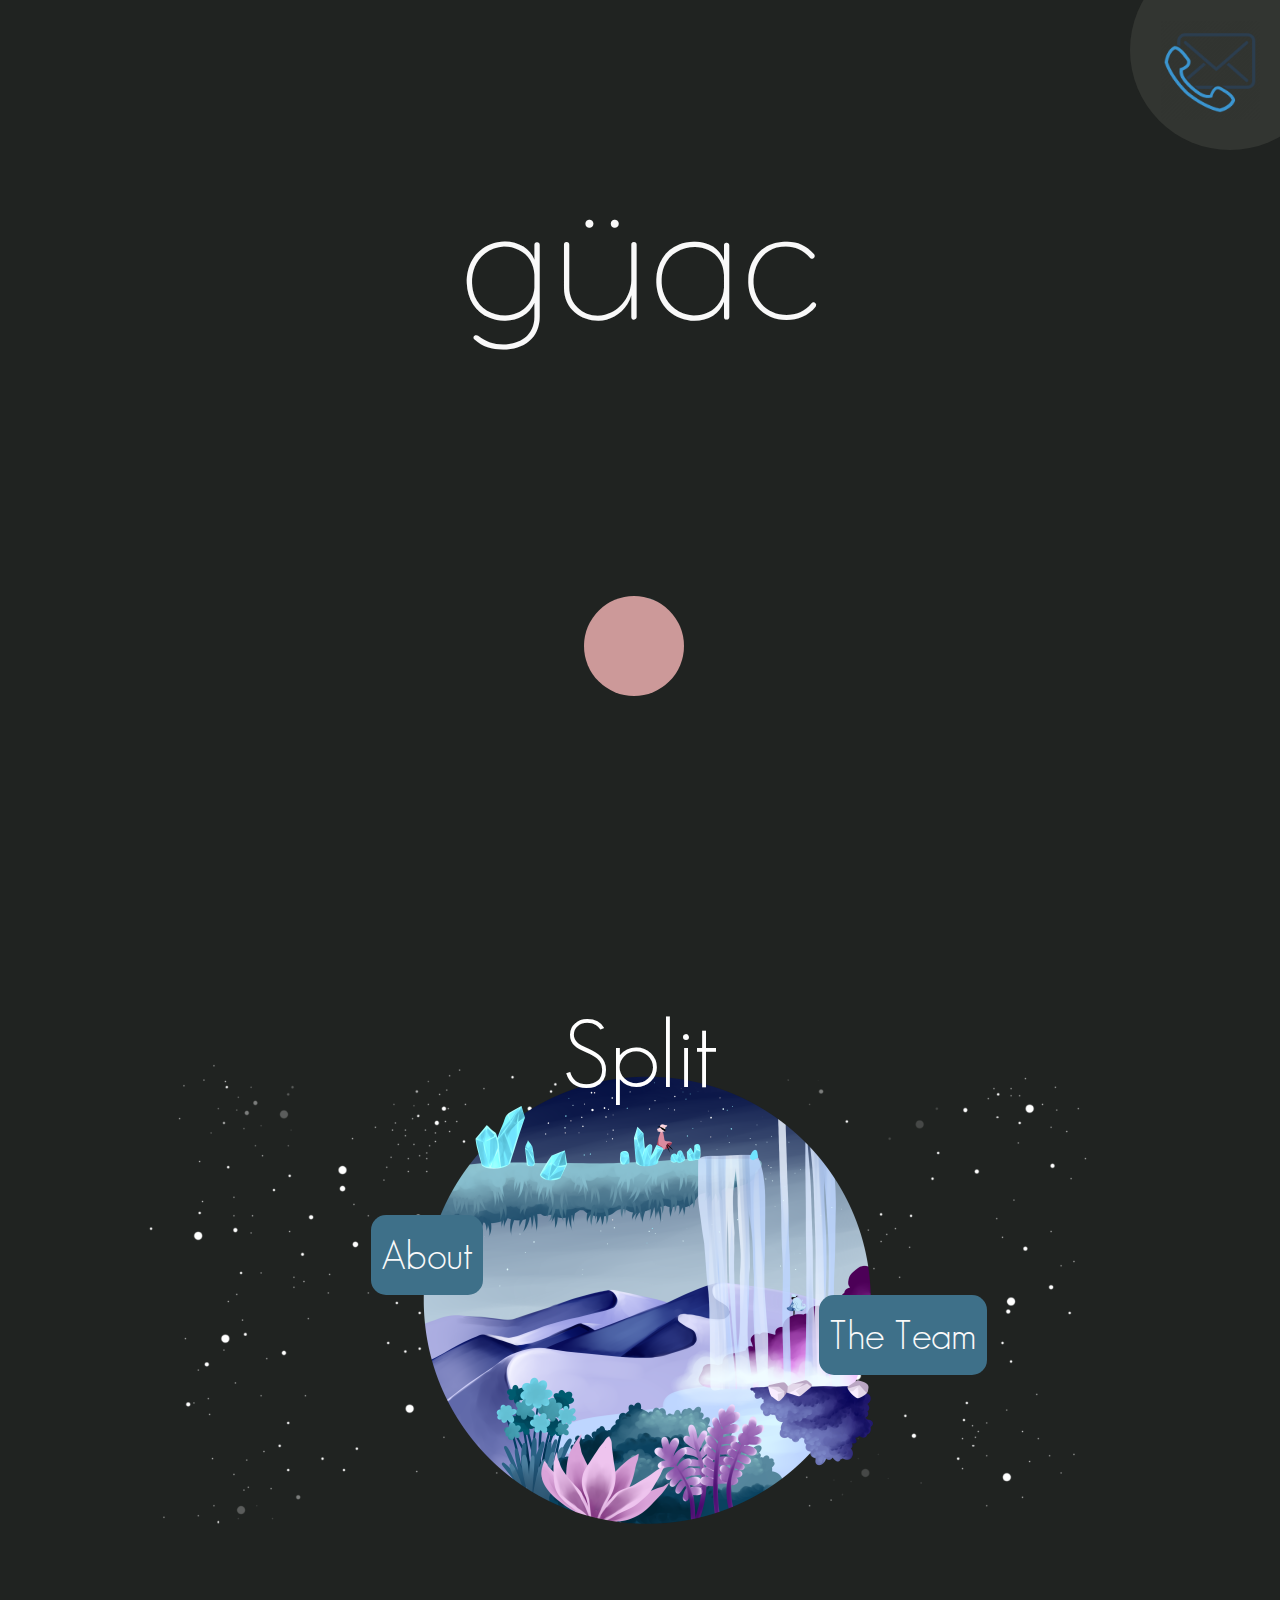
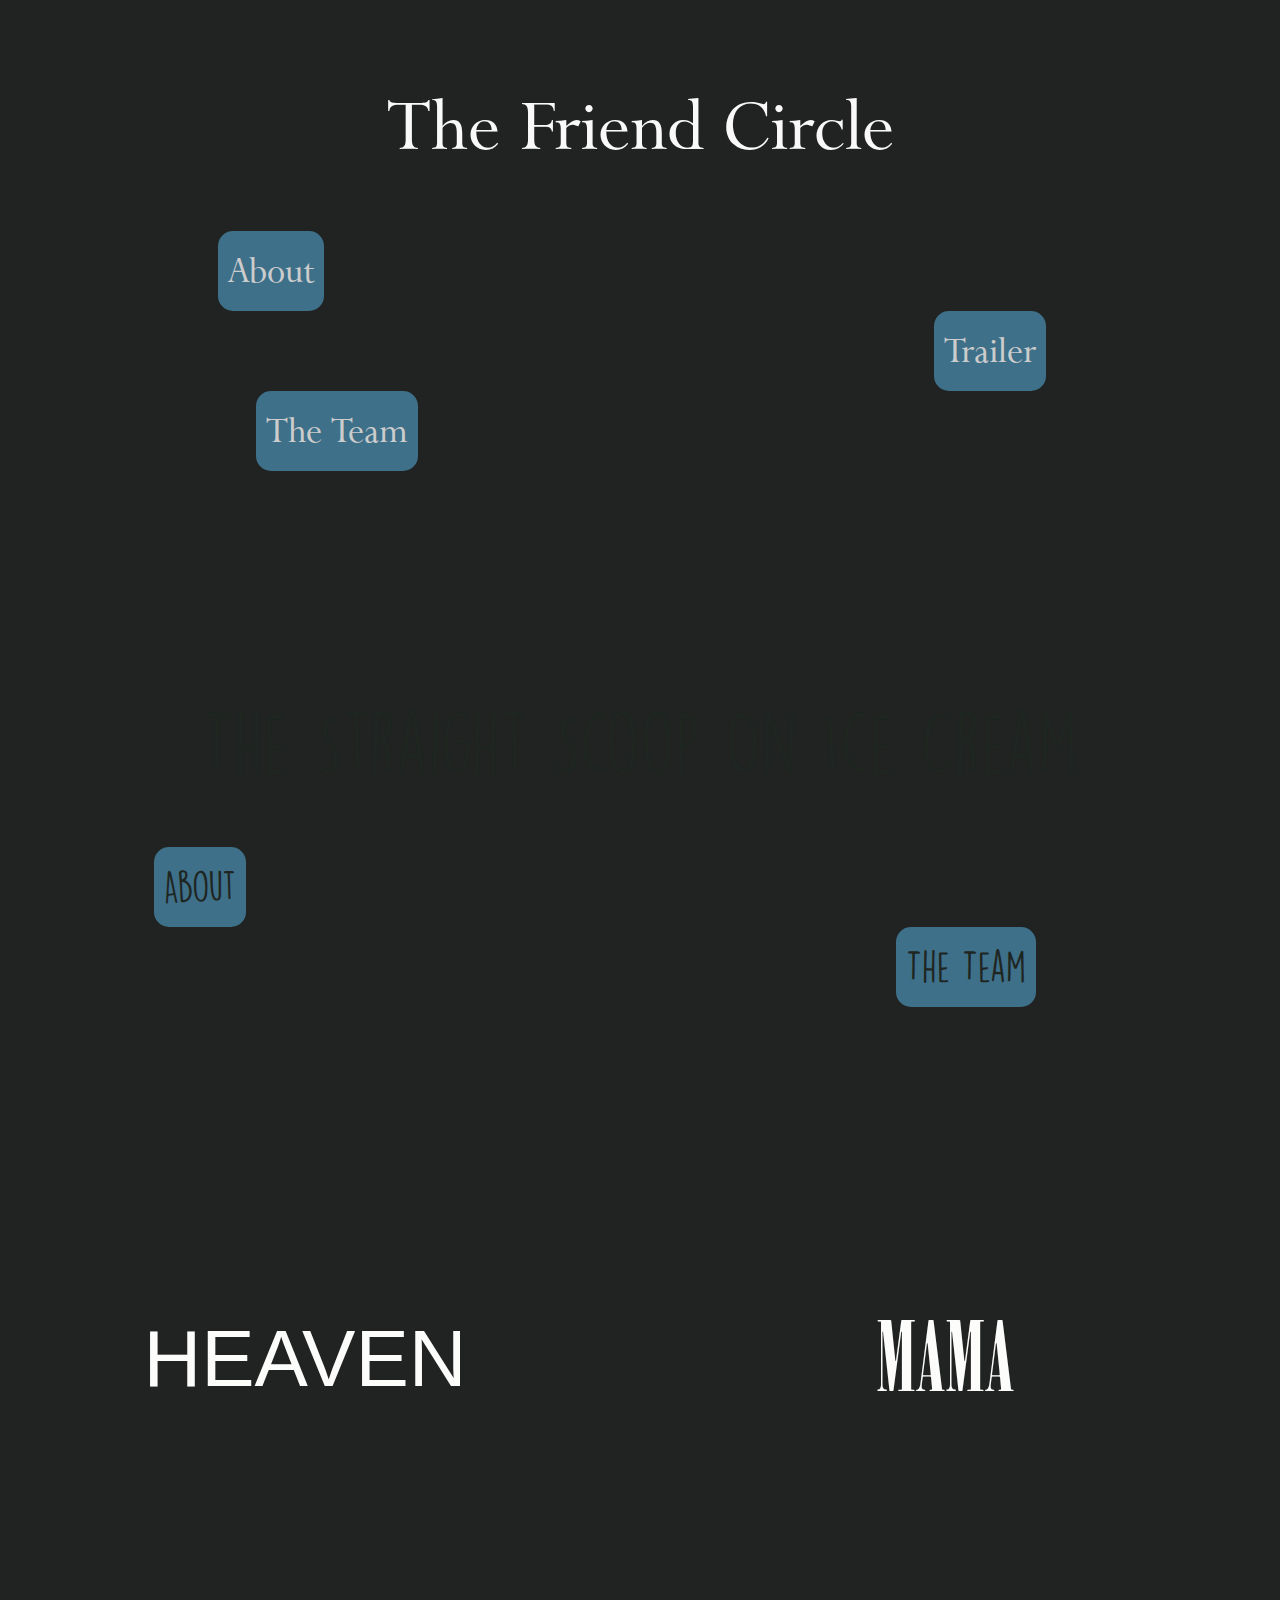
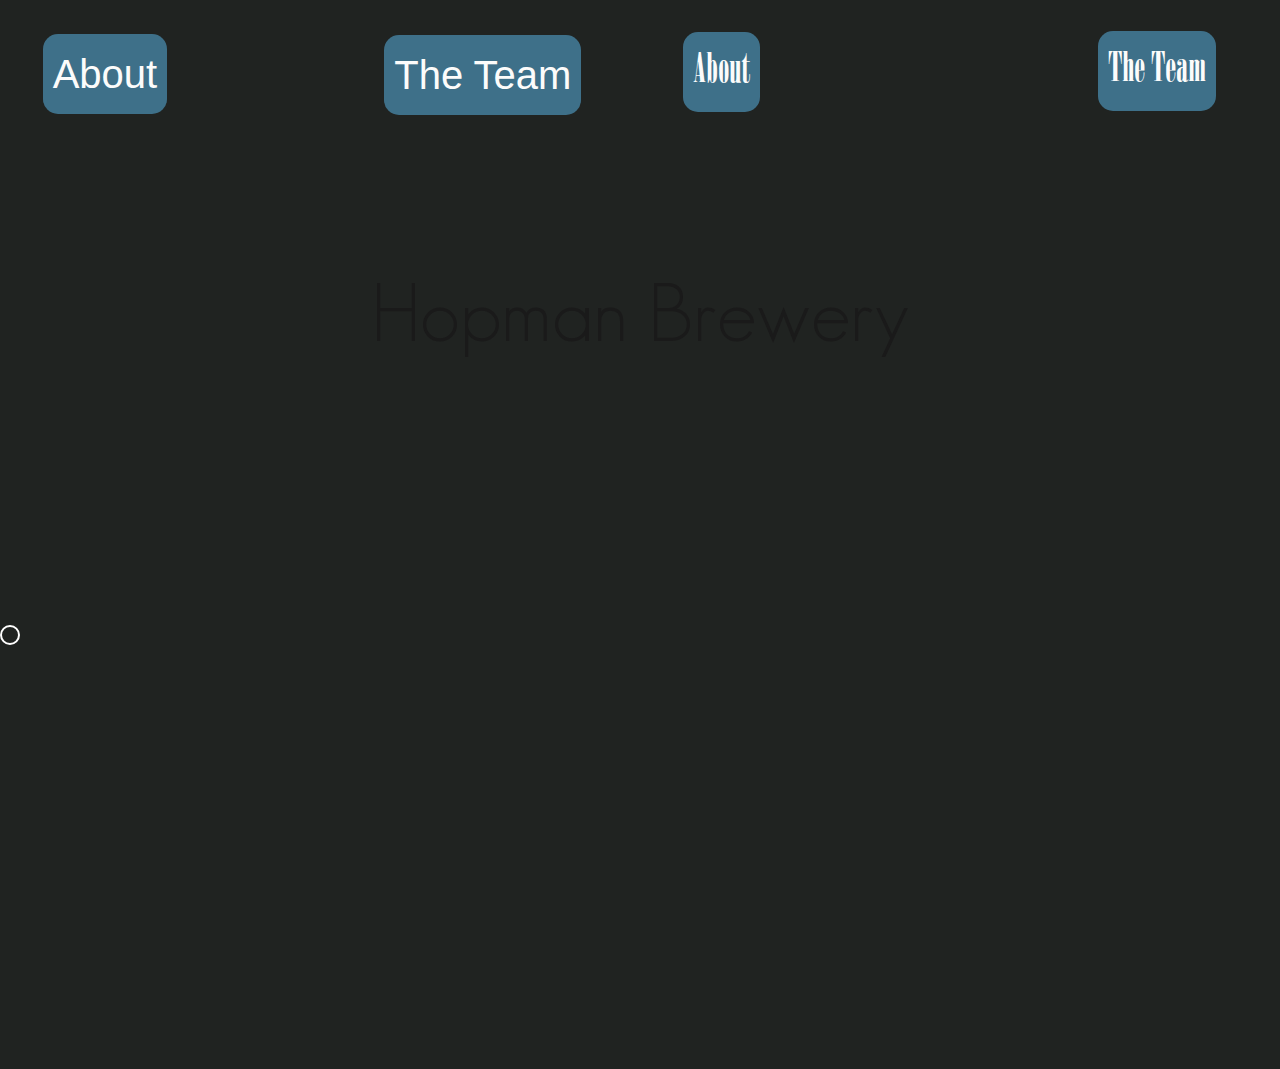
==== index.html @ 132fef62 "contact anim" ====
<!doctype html>

<html lang="en">
	<head>
		<meta charset="utf-8">

		<title>güac</title>
		<meta name="description" content="güac - Content Creation Company">
		<meta name="author" content="güac">

		<!-- Bootstrap CDN-->
		<link 
			href="https://stackpath.bootstrapcdn.com/bootstrap/4.3.1/css/bootstrap.min.css" 
			rel="stylesheet" 
			integrity="sha384-ggOyR0iXCbMQv3Xipma34MD+dH/1fQ784/j6cY/iJTQUOhcWr7x9JvoRxT2MZw1T" 
			crossorigin="anonymous">
		<!-- stylesheet -->
		<link rel="stylesheet" href="css/style.css">

		

	</head>

	<body>

		<div id="contact" class="hoverable">	
			<div id="contactContent" class="contactContentHidden">	
				<h1 id="contactTitle">Contact Us</h1>

				<div class="row justify-content-center p-5">
					<div id="contactUs" class="col-6 mr-3">
						<div class="row">
							<div class="col-5 p-4 m-2 contactDetail">
								<h4>Rani Arraf</h4>
							  	<a href = "mailto: arraf.rani@gmail.com">arraf.rani@gmail.com</a><br/>
							  	<a href="https://api.whatsapp.com/send?phone=27813160049">0813160049</a>
						  	</div>

						  	
						  	<div class="col-5 p-4 m-2 contactDetail">
						  		<h4>Rhodeen Davies</h4>
						  		<a href = "mailto: rhodeendavies@gmail.com">rhodeendavies@gmail.com</a><br/>
						  		<a href="https://api.whatsapp.com/send?phone=27834636522">0834636522</a>
						  	</div>


						  	<div class="col-5 p-4 m-2 contactDetail">
						  		<h4>Llewellyn de Vries</h4>
						  		<a href = "mailto: llewellyn.devries@gmail.com">llewellyn.devries@gmail.com</a><br/>
						  		<a href="https://api.whatsapp.com/send?phone=27788022047">0788022047</a>
						  	</div>


						  	<div class="col-5 p-4 m-2 contactDetail">
						  		<h4>Madelyn Nestler</h4>
						  		<a href = "mailto: madznestler@gmail.com">madznestler@gmail.com</a><br/>
						  		<a href="https://api.whatsapp.com/send?phone=27716755113">0716755113</a>
						  	</div>
						</div>
						
					</div>


					<div id="contactYou" class="col-5">
						<div class="contactDetail p-4 m-2">
							<h2 id="contactYouTitle" class="mb-4">We'll Contact You</h2>
							
							<div class="input-group col-8 p-0">
								<input class="form-control" type="email" name="emailAddress" placeholder="johndoe@gmail.com">
							  	<div class="input-group-append">
							    	<button class="btn btn-outline-secondary" type="button">Send</button>
							  	</div>
							</div>
						</div>
						
					</div>
				</div>

				<div id="contactExit" class="hoverable"></div>
				

			</div>
		</div>

		<div id="landing" class="page activePage mb-5" data-red="32" data-green="35" data-blue="33">
			<div class="pt-5 mt-5">
				<h1 id="guacTitle" class="py-5 mt-5">güac</h1>
			</div>
			
			<div id="navbar" class="row justify-content-center mt-5">
				
					<div id="landingButton" class="navButton hoverable m-2" data-target="landing" data-toggle="tooltip" data-placement="top" title="Home">
						<!--Background image of avo-->
					</div>
				
				
					<div id="splitButton" class="navButton hoverable m-2" data-target="split" data-toggle="tooltip" data-placement="top" title="Split">
						<!--Background image space-->
					</div>
				
					<div id="friendCircleButton" class="navButton hoverable m-2" data-target="friendCircle" data-toggle="tooltip" data-placement="top" title="The Friend Circle">
						<!--Background image fire embers-->
					</div>
				
					<div id="inforgraphicButton" class="navButton hoverable m-2" data-target="infographic" data-toggle="tooltip" data-placement="top" title="The Straight Scoop">
						<!--Background image ice cream-->
					</div>
				
					<div id="lyricVideosButton" class="navButton hoverable m-2" data-target="lyricVideos" data-toggle="tooltip" data-placement="top" title="Heaven & Mama">
						<!--Background image heaven/hell-->
					</div>
				
					<div id="hopmanButton" class="navButton hoverable m-2" data-target="hopman" data-toggle="tooltip" data-placement="top" title="Hopman Brewery">
						<!--Background image beer bubbles-->
					</div>
				

			</div>
			
		</div>

		<!-- SPLIT -->
		<div id="split" class="page" data-red="197" data-green="184" data-blue="230">

			<div class="foreGround leftFG">
				<div>
					<img src="media/images/splitSide1.png"/>
				</div>
				<div>
					<img src="media/images/splitSide2.png"/>
				</div>
			</div>
			<div class="foreGround rightFG">
				<div>
					<img src="media/images/splitSide3.png"/>
				</div>
				<div>
					<img src="media/images/splitSide4.png"/>
				</div>
			</div>
			<div class="py-5">
				<h1 id="splitTitle" class="pb-5">Split</h1>
			</div>

			<!--<div class="middleImage justify-content-center"><img src="media/images/splitMiddle.png"/></div>-->

			<div id="splitAbout" class="hoverable pageElement">About</div>
			<div id="splitTeam" class="hoverable pageElement">The Team</div>
			<div id="splitGallery" class="hoverable pageElement" style="visibility: hidden">Gallery</div>
		</div>


		<!-- The Friend Circle -->
		<div id="friendCircle" class="page" data-red="11" data-green="0" data-blue="34">
			<div class="foreGround leftFG">
				<div></div>
				<div></div>
			</div>
			<div class="foreGround rightFG">
				<div></div>
				<div></div>
			</div>
			<div class="pt-5">
				<h1 id="friendCircleTitle" class="py-5">The Friend Circle</h1>
			</div>

			<div id="friendAbout" class="hoverable pageElement">About</div>
			<div id="friendTrailer" class="hoverable pageElement">Trailer</div>
			<div id="friendTeam" class="hoverable pageElement">The Team</div>
		</div>


		<!-- The Straight Scoop On Ice Cream -->
		<div id="infographic" class="page" data-red="174" data-green="215" data-blue="211">
			<div class="foreGround leftFG">
				<div></div>
				<div></div>
			</div>
			<div class="foreGround rightFG">
				<div></div>
				<div></div>
			</div>
			<div class="pt-5">
				<h1 id="infographicTitle" class="py-5">The Straight Scoop On Ice Cream</h1>
			</div>

			<div id="infographicAbout" class="hoverable pageElement">About</div>
			<div id="infographicTeam" class="hoverable pageElement">The Team</div>
			<div id="splitGallery" class="hoverable pageElement" style="visibility: hidden">Gallery</div>
		</div>


		<div id="lyricVideos" class="page row" data-red="232" data-green="170" data-blue="181">

			<!-- HEAVEN -->
			<div id="heaven" class="col-6">
				<div class="pt-5">
					<h1 id="heavenTitle" class="py-5">HEAVEN</h1>
				</div>

				<div id="heavenAbout" class="hoverable pageElement">About</div>
				<div id="heavenTeam" class="hoverable pageElement">The Team</div>
			</div>


			<!-- MAMA -->
			<div id="mama" class="col-6">
				<div class="pt-5">
					<h1 id="mamaTitle" class="py-5">MAMA</h1>
				</div>

				<div id="mamaAbout" class="hoverable pageElement">About</div>
				<div id="mamaTeam" class="hoverable pageElement">The Team</div>
			</div>
			
		</div>


		<!-- Hopman Brewery -->
		<div id="hopman" class="page" data-red="230" data-green="247" data-blue="202">
			<div class="foreGround leftFG">
				<div></div>
				<div></div>
			</div>
			<div class="foreGround rightFG">
				<div></div>
				<div></div>
			</div>
			<div class="pt-5">
				<h1 id="hopmanTitle" class="py-5">Hopman Brewery</h1>
			</div>

			<div id="oneFineBlonde" class="hoverable pageElement"></div>
			<div id="smokeyOke" class="hoverable pageElement"></div>
			<div id="quay49" class="hoverable pageElement"></div>
			<div id="strandloper" class="hoverable pageElement"></div>
		</div>


		<div class="cursor"></div>



		<!-- jQuery CDN-->
		
		<!-- jQuery local fallback -->
		<script>
			Window.jQuery || document.write("<script src='js/jquery-3.4.1.min.js'><\/script>");
		</script>

		<!-- script -->
		<script src="js/bootstrap.bundle.js"></script>
		<script src="js/jqueryMigrate.js"></script>
		<script src="js/jquery.color-2.1.2.min.js"></script>
		<script src="js/script.js"></script>

		<!-- Bootstrap local fallback -->
		<div id="bootstrapCssTest" class="hidden"></div>
		<script>
			$(() => {
				if ($('#bootstrapCssTest').is(':visible')){
					$('head').prepend('<link rel="stylesheet" href="css/bootstrap.min.css">')
				}
			});
		</script>
	</body>

</html>
---- css/style.css ----
/* fonts */

@font-face
{
	font-family: 'DKLemonYellowSun';
	src: url('../fonts/DK_Lemon_Yellow_Sun.otf');
}

@font-face
{
	font-family: 'GeoSans';
	src: url('../fonts/Geosans_Light.ttf');
}

@font-face
{
	font-family: 'Lapidary';
	src: url('../fonts/Lapidary_333_Regular.otf');
}

@font-face
{
	font-family: 'HeroLight';
	src: url('../fonts/Hero_Light.otf');
}

@font-face
{
	font-family: 'OpenSans';
	src: url('../fonts/Opensans_Light.ttf');
}

@font-face
{
	font-family: 'Sardonyx';
	src: url('../fonts/Sardonyx.otf');
}

/* general style */

html, body
{
	height: 100%;
	background-color: #202321;
}

html
{
	overflow-x: hidden;
	cursor: none;
}

body{

}

.cursor{
	z-index: 101;
	pointer-events: none;
	width: 20px;
	height: 20px;
	border: 2px solid white;
	border-radius: 50%;
	position: fixed;
	
	
}

.cursorClick{
	animation: cursorClickAnim 0.5s forwards;
}

@keyframes cursorClickAnim{
	0% {
		transform: scale(1);
	}
	50% {
		transform: scale(2);
		opacity: 0;
	}
	100% {
		transform: scale(1);
		opacity: 1;
	}
}

.cursorHover{
	width: 50px;
	height: 50px;
}

.page
{
	width: 100%; 
	padding-bottom: 10%; 
	overflow-x: hidden;
	transition: background-image 0.4s ease-in-out;
}

.pageElement{
	font-size: 40px;
	width: fit-content;
	text-align: center;
	padding: 10px;
	border-radius: 15px;
	transition: transform 0.5s;
}

.pageElement:hover{
	transform: scale(1.1);
}

.foreGround{
	height: 100%;
	width: 30%;
	position: absolute;
	transition: all ease-out 0.2s;
}

.foreGround div{
	height: 100%;
	width: 80%;
	position: absolute;
	
}

.rightFG div{
	right: 0px;
}

.leftFG{
	left: -50%;
}

.rightFG{
	right: -50%;
}

.leftFGActive{
	left: -2%;
}

.rightFGActive{
	right: -2%;
}

.text{
	position: fixed;
	width: 50%;
	height: 50%;
	top: 25%;
	left: 25%;
	background-color: blue;
}


/* landing page */
#landing{
	height: 100%;
}


#guacTitle
{
	color: #f9f9f9;
	font-family: HeroLight;
	font-size: 150px;
	margin-left: auto;
	margin-right: auto;
	width: 500px;
	text-align: center;
}


/* split */
#split{
	background-image: url('../media/images/splitMiddle.png'), url('../media/images/splitMiddleBack.png');
	background-repeat: no-repeat, no-repeat;
	background-position: 50% 75%, 50% 75%;
	background-size: 500px 500px, 1000px 500px;
}

#split .leftFG img{
	position: relative;
	top: -15%;
	left: -15%;
	height: 120%;
}

#split .rightFG img{
	position: relative;
	float: right;
	top: -15%;
	right: -15%;
	height: 120%;
}

#splitTitle
{
	color: white;
	font-family: GeoSans;
	font-size: 96px;
	text-align: center;
}


#splitAbout, #splitTeam, #splitGallery
{
	color: #f9f9f9;
	font-family: GeoSans;
	background-color: #3e7089;
}


#splitAbout
{
	position: relative;
	top: 6%;
	left: 29%;
}


#splitTeam
{
	position: relative;
	top: -10%;
	left: 64%;
}


#splitGallery
{
	position: relative;
	top: 32%;
	left: 13%;
}


/* the friend circle */
#friendCircle{
	
}


#friendCircleTitle
{
	color: #f9f9f9;
	font-family: Lapidary;
	font-size: 80px;
	text-align: center;
}


#friendAbout, #friendTrailer, #friendTeam
{
	color: #cccccc;
	font-family: Lapidary;	
	background-color: #3e7089;
}


#friendAbout
{
	position: relative;
	top: 50%;
	left: 17%;
}


#friendTrailer
{
	position: relative;
	top: 45%;
	left: 73%;
}


#friendTeam
{
	position: relative;
	left: 20%;
	top: -10%;
}


/* infographic */
#infographic{

}

#infographicTitle
{
	color: #1f2521;
	font-family: DKLemonYellowSun;
	font-size: 5em;
	text-align: center;
}


#infographicAbout, #infographicTeam
{
	color: #1f2521;
	font-family: DKLemonYellowSun;
	background-color: #3e7089;
}


#infographicAbout
{
	position: relative;
	top: 20%;
	left: 12%;
}


#infographicTeam
{
	position: relative;
	top: 10%;
	left: 70%;
}


/* lyric videos */

/* heaven */
#heaven
{
	
}


#heavenTitle
{
	color: #fcfcfb;
	font-family: Arial;
	font-size: 80px;
	text-align: center;
	height: 25%;
}


#heavenAbout, #heavenTeam
{
	color: #fcfcfb;
	font-family: Arial;
	background-color: #3e7089;
}


#heavenAbout
{
	position: relative;
	top: 40%;
	left: 7%
}

#heavenTeam
{
	position: relative;
	top: 21.5%;
	left: 63%
}


/* mama */
#mama
{
	
}


#mamaTitle
{
	color: #fcfcfb;
	font-family: Sardonyx;
	font-size: 95px;
	text-align: center;
	height: 25%;
}


#mamaAbout, #mamaTeam
{
	color: #fcfcfb;
	font-family: Sardonyx;
	background-color: #3e7089;
}


#mamaAbout
{
	position: relative;
	top: 35.5%;
	left: 7%
}

#mamaTeam
{
	position: relative;
	top: 16.5%;
	left: 75%
}


/* hopman brewery */
#hopman{
	
}


#hopmanTitle
{
	color: #1a1a1a;
	font-family: GeoSans;
	font-size: 80px;
	text-align: center;
}


/* contact page */
#contact
{
	font-family: HeroLight;
	background-color: #202321;
	color: white;
	text-align: left;
	padding-top: 25px;
}

#contactTitle
{
	color: #f9f9f9;
	font-size: 80px;
	text-align: center;
	
}



/* navbar style */
#navbar {
	height: 25%; 
	width: 70%;
	margin: auto;
	
	position: fixed;
	right: 20%;
	top: 60%;
	background-color: #00000000;
	z-index: 99;
	border-radius: 25px 25px 25px 25px;
}

.navButton {
	height: 100px;
	width: 100px;
	border-radius: 100%;
	transition: all 0.3s, visibility 0s;
}

.navButton:hover {
	transform: scale(1.3);
}

.sideNav {
	height: 38% !important;
	width: 3% !important;
	margin: auto;
	position: fixed;
	right: 0%  !important;
	top: 23%  !important;
	background-color: #00000096  !important;
	z-index: 99;
	border-radius: 25px 0px 0px 25px  !important;
	transition: all 0.3s, background-color 2s;
}

.sideNav .navButton{
	height: 20px;
	width: 20px;
}

.sideNav #landingButton{
	visibility: visible;
}

#landingButton{
	visibility: hidden;
	background-color: #202321;
}

#splitButton {
	background-image: url('../media/images/splitAni.gif');
	background-size: 100% 100%;
}

#friendCircleButton {
	background-image: url('../media/images/friendCircleAni.gif');
	background-size: 100% 100%;
} 

#inforgraphicButton {
	background-image: url('../media/images/infographicAni.gif');
	background-size: 100% 100%;
}

#lyricVideosButton {
	background-image: url('../media/images/lyricVideosAni.gif');
	background-size: 100% 100%;
}

#hopmanButton {
	background-image: url('../media/images/hopmanAni.gif');
	background-size: 100% 100%;
}

#contact{
	position: fixed;
	background-color: #323531;
	top: -50px;
	right: -50px;
	width: 200px;
	height: 200px;
	border-radius: 100%;
	background-image: url('../media/images/contact.png');
	background-size: 100px 100px;
	background-repeat: no-repeat;
	background-position: 30% 70%;
	transition: all 0.5s;
}

#contact:hover {
	transform: scale(1.3);
}

.contactContentHidden{
	display: none;
}


.showContact{
	top: 0px !important;
	right: 0px !important;
	width: 100% !important;
	height: 100% !important;
	border-radius: 0px !important;
	background-image: url('../media/images/contactExit.png') !important;
	z-index: 100;
}

.showContact:hover{
	transform: scale(1) !important;
}

a{
	text-decoration: none;
	color: white;
}

a:hover{
	text-decoration: none;
	color: white;
	transform: scale(1.2);
}

.contactDetail{
	border-radius: 10px;
	background-color: #202321;
}

#contactExit{
	position: fixed;
	background-color: #323531;
	top: -50px;
	right: -50px;
	width: 200px;
	height: 200px;
	border-radius: 100%;
	background-image: url('../media/images/contactExit.png');
	background-size: 100px 100px;
	background-repeat: no-repeat;
	background-position: 30% 70%;
	transition: all 0.5s;
}
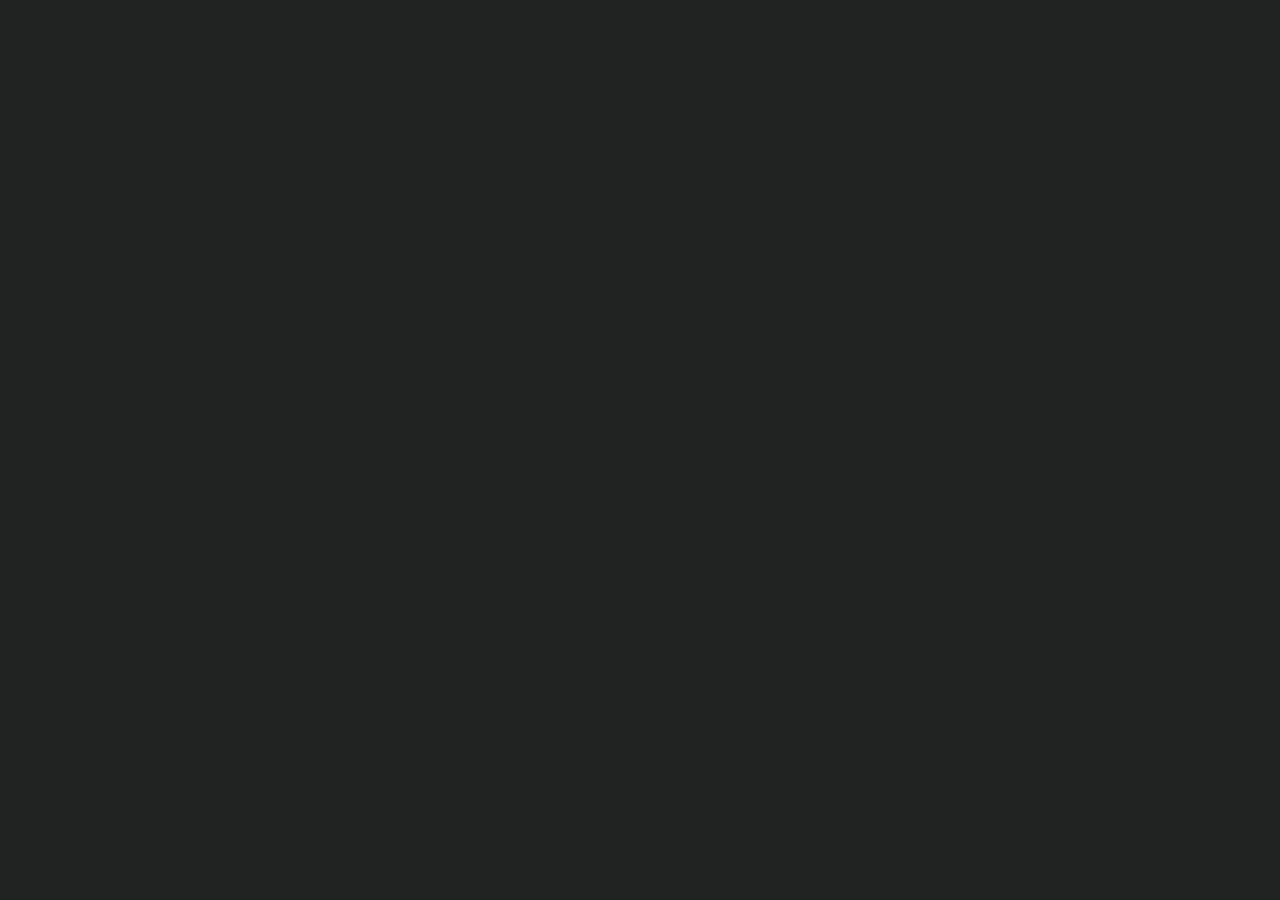
==== commit 8708bb37: "loadingGif" ====
--- a/index.html
+++ b/index.html
@@ -22,6 +22,8 @@
 	</head>
 
 	<body>
+
+		<div id="loader"></div>
 
 		<div id="contact" class="hoverable">	
 			<div id="contactContent" class="contactContentHidden">	
@@ -164,9 +166,9 @@
 				<h1 id="friendCircleTitle" class="py-5">The Friend Circle</h1>
 			</div>
 
-			<div id="friendAbout" class="hoverable pageElement">About</div>
-			<div id="friendTrailer" class="hoverable pageElement">Trailer</div>
-			<div id="friendTeam" class="hoverable pageElement">The Team</div>
+			<div id="friendCircleAbout" class="hoverable pageElement">About</div>
+			<div id="friendCircleTrailer" class="hoverable pageElement">Trailer</div>
+			<div id="friendCircleTeam" class="hoverable pageElement">The Team</div>
 		</div>
 
 
--- a/css/style.css
+++ b/css/style.css
@@ -55,7 +55,7 @@
 }
 
 .cursor{
-	z-index: 101;
+	z-index: 200;
 	pointer-events: none;
 	width: 20px;
 	height: 20px;
@@ -238,7 +238,10 @@
 
 /* the friend circle */
 #friendCircle{
-	
+	background-image: url('../media/images/splitMiddle.png'), url('../media/images/splitMiddleBack.png');
+	background-repeat: no-repeat, no-repeat;
+	background-position: 50% 75%, 50% 75%;
+	background-size: 500px 500px, 1000px 500px;
 }
 
 
@@ -251,7 +254,7 @@
 }
 
 
-#friendAbout, #friendTrailer, #friendTeam
+#friendCircleAbout, #friendCircleTrailer, #friendCircleTeam
 {
 	color: #cccccc;
 	font-family: Lapidary;	
@@ -259,7 +262,7 @@
 }
 
 
-#friendAbout
+#friendCircleAbout
 {
 	position: relative;
 	top: 50%;
@@ -267,7 +270,7 @@
 }
 
 
-#friendTrailer
+#friendCircleTrailer
 {
 	position: relative;
 	top: 45%;
@@ -275,7 +278,7 @@
 }
 
 
-#friendTeam
+#friendCircleTeam
 {
 	position: relative;
 	left: 20%;
@@ -517,14 +520,15 @@
 
 #contact{
 	position: fixed;
+	z-index: 150;
 	background-color: #323531;
 	top: -50px;
 	right: -50px;
-	width: 200px;
-	height: 200px;
+	width: 150px;
+	height: 150px;
 	border-radius: 100%;
 	background-image: url('../media/images/contact.png');
-	background-size: 100px 100px;
+	background-size: 60px 60px;
 	background-repeat: no-repeat;
 	background-position: 30% 70%;
 	transition: all 0.5s;
@@ -545,7 +549,7 @@
 	width: 100% !important;
 	height: 100% !important;
 	border-radius: 0px !important;
-	background-image: url('../media/images/contactExit.png') !important;
+	background-image: url('') !important;
 	z-index: 100;
 }
 
@@ -572,14 +576,25 @@
 #contactExit{
 	position: fixed;
 	background-color: #323531;
-	top: -50px;
-	right: -50px;
-	width: 200px;
-	height: 200px;
+	top: -25px;
+	right: -25px;
+	width: 100px;
+	height: 100px;
 	border-radius: 100%;
 	background-image: url('../media/images/contactExit.png');
-	background-size: 100px 100px;
+	background-size: 50px 50px;
 	background-repeat: no-repeat;
 	background-position: 30% 70%;
 	transition: all 0.5s;
+}
+
+#loader{
+	position: fixed;
+	width: 10%;
+	height: 25%;
+	left: 45%;
+	top: 45%;
+	background-image: url('../media/images/loadingPip.gif');
+	background-size: 100%;
+	background-repeat: no-repeat;
 }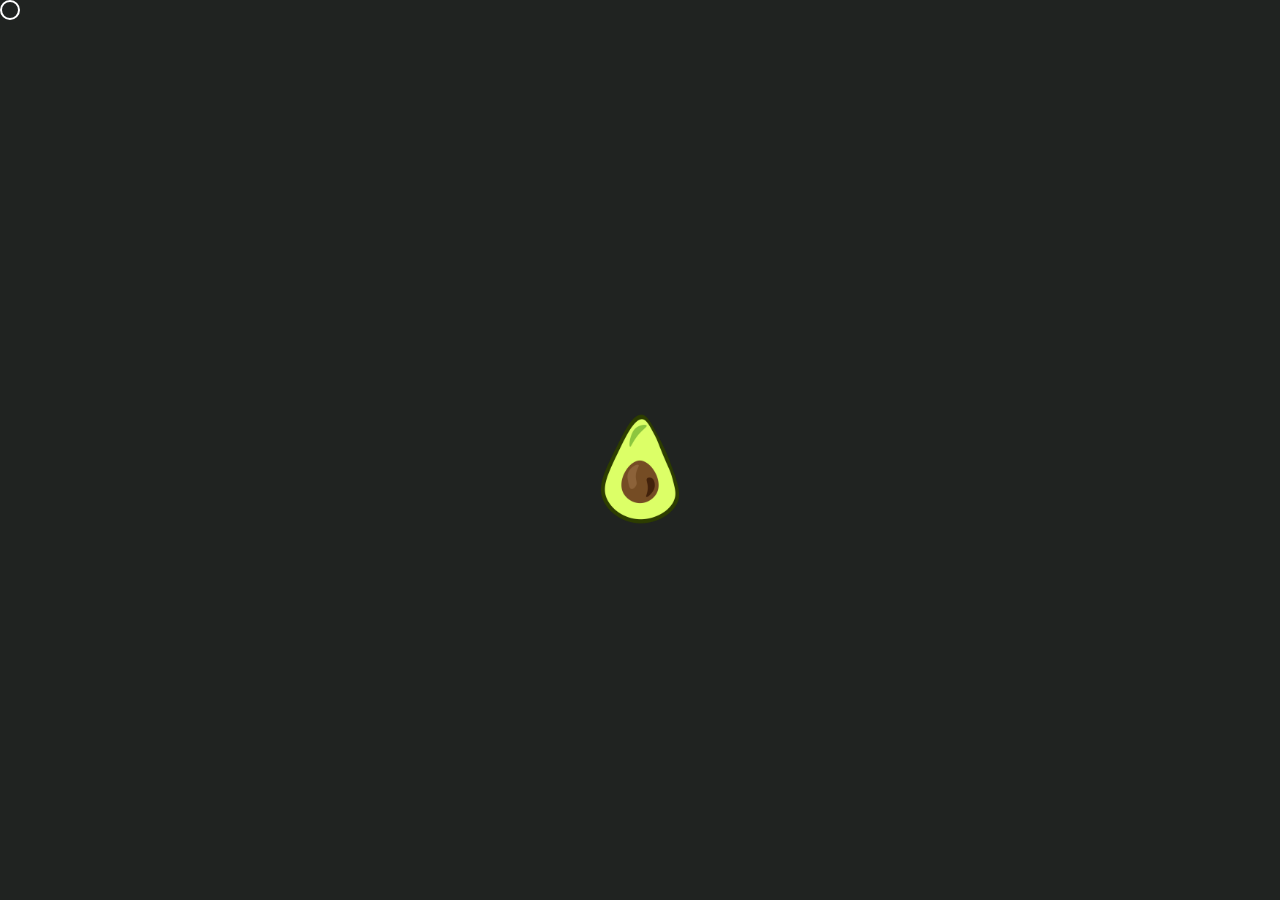
==== commit f90b2f85: "loading gif done" ====
--- a/index.html
+++ b/index.html
@@ -25,218 +25,223 @@
 
 		<div id="loader"></div>
 
-		<div id="contact" class="hoverable">	
-			<div id="contactContent" class="contactContentHidden">	
-				<h1 id="contactTitle">Contact Us</h1>
-
-				<div class="row justify-content-center p-5">
-					<div id="contactUs" class="col-6 mr-3">
-						<div class="row">
-							<div class="col-5 p-4 m-2 contactDetail">
-								<h4>Rani Arraf</h4>
-							  	<a href = "mailto: arraf.rani@gmail.com">arraf.rani@gmail.com</a><br/>
-							  	<a href="https://api.whatsapp.com/send?phone=27813160049">0813160049</a>
-						  	</div>
-
-						  	
-						  	<div class="col-5 p-4 m-2 contactDetail">
-						  		<h4>Rhodeen Davies</h4>
-						  		<a href = "mailto: rhodeendavies@gmail.com">rhodeendavies@gmail.com</a><br/>
-						  		<a href="https://api.whatsapp.com/send?phone=27834636522">0834636522</a>
-						  	</div>
-
-
-						  	<div class="col-5 p-4 m-2 contactDetail">
-						  		<h4>Llewellyn de Vries</h4>
-						  		<a href = "mailto: llewellyn.devries@gmail.com">llewellyn.devries@gmail.com</a><br/>
-						  		<a href="https://api.whatsapp.com/send?phone=27788022047">0788022047</a>
-						  	</div>
-
-
-						  	<div class="col-5 p-4 m-2 contactDetail">
-						  		<h4>Madelyn Nestler</h4>
-						  		<a href = "mailto: madznestler@gmail.com">madznestler@gmail.com</a><br/>
-						  		<a href="https://api.whatsapp.com/send?phone=27716755113">0716755113</a>
-						  	</div>
-						</div>
-						
-					</div>
-
-
-					<div id="contactYou" class="col-5">
-						<div class="contactDetail p-4 m-2">
-							<h2 id="contactYouTitle" class="mb-4">We'll Contact You</h2>
+		<div class="container containerHidden">
+			<div id="contact" class="hoverable">	
+				<div id="contactContent" class="contactContentHidden">	
+					<h1 id="contactTitle">Contact Us</h1>
+
+					<div class="row justify-content-center p-5">
+						<div id="contactUs" class="col-6 mr-3">
+							<div class="row">
+								<div class="col-5 p-4 m-2 contactDetail">
+									<h4>Rani Arraf</h4>
+								  	<a href = "mailto: arraf.rani@gmail.com">arraf.rani@gmail.com</a><br/>
+								  	<a href="https://api.whatsapp.com/send?phone=27813160049">0813160049</a>
+							  	</div>
+
+							  	
+							  	<div class="col-5 p-4 m-2 contactDetail">
+							  		<h4>Rhodeen Davies</h4>
+							  		<a href = "mailto: rhodeendavies@gmail.com">rhodeendavies@gmail.com</a><br/>
+							  		<a href="https://api.whatsapp.com/send?phone=27834636522">0834636522</a>
+							  	</div>
+
+
+							  	<div class="col-5 p-4 m-2 contactDetail">
+							  		<h4>Llewellyn de Vries</h4>
+							  		<a href = "mailto: llewellyn.devries@gmail.com">llewellyn.devries@gmail.com</a><br/>
+							  		<a href="https://api.whatsapp.com/send?phone=27788022047">0788022047</a>
+							  	</div>
+
+
+							  	<div class="col-5 p-4 m-2 contactDetail">
+							  		<h4>Madelyn Nestler</h4>
+							  		<a href = "mailto: madznestler@gmail.com">madznestler@gmail.com</a><br/>
+							  		<a href="https://api.whatsapp.com/send?phone=27716755113">0716755113</a>
+							  	</div>
+							</div>
 							
-							<div class="input-group col-8 p-0">
-								<input class="form-control" type="email" name="emailAddress" placeholder="johndoe@gmail.com">
-							  	<div class="input-group-append">
-							    	<button class="btn btn-outline-secondary" type="button">Send</button>
-							  	</div>
+						</div>
+
+
+						<div id="contactYou" class="col-5">
+							<div class="contactDetail p-4 m-2">
+								<h2 id="contactYouTitle" class="mb-4">We'll Contact You</h2>
+								
+								<div class="input-group col-8 p-0">
+									<input class="form-control" type="email" name="emailAddress" placeholder="johndoe@gmail.com">
+								  	<div class="input-group-append">
+								    	<button class="btn btn-outline-secondary" type="button">Send</button>
+								  	</div>
+								</div>
 							</div>
-						</div>
-						
-					</div>
-				</div>
-
-				<div id="contactExit" class="hoverable"></div>
+							
+						</div>
+					</div>
+
+					<div id="contactExit" class="hoverable"></div>
+					
+
+				</div>
+			</div>
+
+			<div id="landing" class="page activePage mb-5" data-red="32" data-green="35" data-blue="33">
+				<div class="pt-5 mt-5">
+					<h1 id="guacTitle" class="py-5 mt-5">güac</h1>
+				</div>
 				
-
-			</div>
+				<div id="navbar" class="row justify-content-center mt-5">
+					
+						<div id="landingButton" class="navButton hoverable m-2" data-target="landing" data-toggle="tooltip" data-placement="top" title="Home">
+							<!--Background image of avo-->
+						</div>
+					
+					
+						<div id="splitButton" class="navButton hoverable m-2" data-target="split" data-toggle="tooltip" data-placement="top" title="Split">
+							<!--Background image space-->
+						</div>
+					
+						<div id="friendCircleButton" class="navButton hoverable m-2" data-target="friendCircle" data-toggle="tooltip" data-placement="top" title="The Friend Circle">
+							<!--Background image fire embers-->
+						</div>
+					
+						<div id="inforgraphicButton" class="navButton hoverable m-2" data-target="infographic" data-toggle="tooltip" data-placement="top" title="The Straight Scoop">
+							<!--Background image ice cream-->
+						</div>
+					
+						<div id="lyricVideosButton" class="navButton hoverable m-2" data-target="lyricVideos" data-toggle="tooltip" data-placement="top" title="Heaven & Mama">
+							<!--Background image heaven/hell-->
+						</div>
+					
+						<div id="hopmanButton" class="navButton hoverable m-2" data-target="hopman" data-toggle="tooltip" data-placement="top" title="Hopman Brewery">
+							<!--Background image beer bubbles-->
+						</div>
+					
+
+				</div>
+				
+			</div>
+
+			<!-- SPLIT -->
+			<div id="split" class="page" data-red="197" data-green="184" data-blue="230">
+
+				<div class="foreGround leftFG">
+					<div>
+						<img src="media/images/splitSide1.png"/>
+					</div>
+					<div>
+						<img src="media/images/splitSide2.png"/>
+					</div>
+				</div>
+				<div class="foreGround rightFG">
+					<div>
+						<img src="media/images/splitSide3.png"/>
+					</div>
+					<div>
+						<img src="media/images/splitSide4.png"/>
+					</div>
+				</div>
+				<div class="py-5">
+					<h1 id="splitTitle" class="pb-5">Split</h1>
+				</div>
+
+				<!--<div class="middleImage justify-content-center"><img src="media/images/splitMiddle.png"/></div>-->
+
+				<div id="splitAbout" class="hoverable pageElement">About</div>
+				<div id="splitTeam" class="hoverable pageElement">The Team</div>
+				<div id="splitGallery" class="hoverable pageElement" style="visibility: hidden">Gallery</div>
+			</div>
+
+
+			<!-- The Friend Circle -->
+			<div id="friendCircle" class="page" data-red="11" data-green="0" data-blue="34">
+				<div class="foreGround leftFG">
+					<div></div>
+					<div></div>
+				</div>
+				<div class="foreGround rightFG">
+					<div></div>
+					<div></div>
+				</div>
+				<div class="pt-5">
+					<h1 id="friendCircleTitle" class="py-5">The Friend Circle</h1>
+				</div>
+
+				<div id="friendCircleAbout" class="hoverable pageElement">About</div>
+				<div id="friendCircleTrailer" class="hoverable pageElement">Trailer</div>
+				<div id="friendCircleTeam" class="hoverable pageElement">The Team</div>
+			</div>
+
+
+			<!-- The Straight Scoop On Ice Cream -->
+			<div id="infographic" class="page" data-red="174" data-green="215" data-blue="211">
+				<div class="foreGround leftFG">
+					<div></div>
+					<div></div>
+				</div>
+				<div class="foreGround rightFG">
+					<div></div>
+					<div></div>
+				</div>
+				<div class="pt-5">
+					<h1 id="infographicTitle" class="py-5">The Straight Scoop On Ice Cream</h1>
+				</div>
+
+				<div id="infographicAbout" class="hoverable pageElement">About</div>
+				<div id="infographicTeam" class="hoverable pageElement">The Team</div>
+				<div id="splitGallery" class="hoverable pageElement" style="visibility: hidden">Gallery</div>
+			</div>
+
+
+			<div id="lyricVideos" class="page row" data-red="232" data-green="170" data-blue="181">
+
+				<!-- HEAVEN -->
+				<div id="heaven" class="col-6">
+					<div class="pt-5">
+						<h1 id="heavenTitle" class="py-5">HEAVEN</h1>
+					</div>
+
+					<div id="heavenAbout" class="hoverable pageElement">About</div>
+					<div id="heavenTeam" class="hoverable pageElement">The Team</div>
+				</div>
+
+
+				<!-- MAMA -->
+				<div id="mama" class="col-6">
+					<div class="pt-5">
+						<h1 id="mamaTitle" class="py-5">MAMA</h1>
+					</div>
+
+					<div id="mamaAbout" class="hoverable pageElement">About</div>
+					<div id="mamaTeam" class="hoverable pageElement">The Team</div>
+				</div>
+				
+			</div>
+
+
+			<!-- Hopman Brewery -->
+			<div id="hopman" class="page" data-red="230" data-green="247" data-blue="202">
+				<div class="foreGround leftFG">
+					<div></div>
+					<div></div>
+				</div>
+				<div class="foreGround rightFG">
+					<div></div>
+					<div></div>
+				</div>
+				<div class="pt-5">
+					<h1 id="hopmanTitle" class="py-5">Hopman Brewery</h1>
+				</div>
+
+				<div id="oneFineBlonde" class="hoverable pageElement"></div>
+				<div id="smokeyOke" class="hoverable pageElement"></div>
+				<div id="quay49" class="hoverable pageElement"></div>
+				<div id="strandloper" class="hoverable pageElement"></div>
+			</div>
+
 		</div>
 
-		<div id="landing" class="page activePage mb-5" data-red="32" data-green="35" data-blue="33">
-			<div class="pt-5 mt-5">
-				<h1 id="guacTitle" class="py-5 mt-5">güac</h1>
-			</div>
-			
-			<div id="navbar" class="row justify-content-center mt-5">
-				
-					<div id="landingButton" class="navButton hoverable m-2" data-target="landing" data-toggle="tooltip" data-placement="top" title="Home">
-						<!--Background image of avo-->
-					</div>
-				
-				
-					<div id="splitButton" class="navButton hoverable m-2" data-target="split" data-toggle="tooltip" data-placement="top" title="Split">
-						<!--Background image space-->
-					</div>
-				
-					<div id="friendCircleButton" class="navButton hoverable m-2" data-target="friendCircle" data-toggle="tooltip" data-placement="top" title="The Friend Circle">
-						<!--Background image fire embers-->
-					</div>
-				
-					<div id="inforgraphicButton" class="navButton hoverable m-2" data-target="infographic" data-toggle="tooltip" data-placement="top" title="The Straight Scoop">
-						<!--Background image ice cream-->
-					</div>
-				
-					<div id="lyricVideosButton" class="navButton hoverable m-2" data-target="lyricVideos" data-toggle="tooltip" data-placement="top" title="Heaven & Mama">
-						<!--Background image heaven/hell-->
-					</div>
-				
-					<div id="hopmanButton" class="navButton hoverable m-2" data-target="hopman" data-toggle="tooltip" data-placement="top" title="Hopman Brewery">
-						<!--Background image beer bubbles-->
-					</div>
-				
-
-			</div>
-			
-		</div>
-
-		<!-- SPLIT -->
-		<div id="split" class="page" data-red="197" data-green="184" data-blue="230">
-
-			<div class="foreGround leftFG">
-				<div>
-					<img src="media/images/splitSide1.png"/>
-				</div>
-				<div>
-					<img src="media/images/splitSide2.png"/>
-				</div>
-			</div>
-			<div class="foreGround rightFG">
-				<div>
-					<img src="media/images/splitSide3.png"/>
-				</div>
-				<div>
-					<img src="media/images/splitSide4.png"/>
-				</div>
-			</div>
-			<div class="py-5">
-				<h1 id="splitTitle" class="pb-5">Split</h1>
-			</div>
-
-			<!--<div class="middleImage justify-content-center"><img src="media/images/splitMiddle.png"/></div>-->
-
-			<div id="splitAbout" class="hoverable pageElement">About</div>
-			<div id="splitTeam" class="hoverable pageElement">The Team</div>
-			<div id="splitGallery" class="hoverable pageElement" style="visibility: hidden">Gallery</div>
-		</div>
-
-
-		<!-- The Friend Circle -->
-		<div id="friendCircle" class="page" data-red="11" data-green="0" data-blue="34">
-			<div class="foreGround leftFG">
-				<div></div>
-				<div></div>
-			</div>
-			<div class="foreGround rightFG">
-				<div></div>
-				<div></div>
-			</div>
-			<div class="pt-5">
-				<h1 id="friendCircleTitle" class="py-5">The Friend Circle</h1>
-			</div>
-
-			<div id="friendCircleAbout" class="hoverable pageElement">About</div>
-			<div id="friendCircleTrailer" class="hoverable pageElement">Trailer</div>
-			<div id="friendCircleTeam" class="hoverable pageElement">The Team</div>
-		</div>
-
-
-		<!-- The Straight Scoop On Ice Cream -->
-		<div id="infographic" class="page" data-red="174" data-green="215" data-blue="211">
-			<div class="foreGround leftFG">
-				<div></div>
-				<div></div>
-			</div>
-			<div class="foreGround rightFG">
-				<div></div>
-				<div></div>
-			</div>
-			<div class="pt-5">
-				<h1 id="infographicTitle" class="py-5">The Straight Scoop On Ice Cream</h1>
-			</div>
-
-			<div id="infographicAbout" class="hoverable pageElement">About</div>
-			<div id="infographicTeam" class="hoverable pageElement">The Team</div>
-			<div id="splitGallery" class="hoverable pageElement" style="visibility: hidden">Gallery</div>
-		</div>
-
-
-		<div id="lyricVideos" class="page row" data-red="232" data-green="170" data-blue="181">
-
-			<!-- HEAVEN -->
-			<div id="heaven" class="col-6">
-				<div class="pt-5">
-					<h1 id="heavenTitle" class="py-5">HEAVEN</h1>
-				</div>
-
-				<div id="heavenAbout" class="hoverable pageElement">About</div>
-				<div id="heavenTeam" class="hoverable pageElement">The Team</div>
-			</div>
-
-
-			<!-- MAMA -->
-			<div id="mama" class="col-6">
-				<div class="pt-5">
-					<h1 id="mamaTitle" class="py-5">MAMA</h1>
-				</div>
-
-				<div id="mamaAbout" class="hoverable pageElement">About</div>
-				<div id="mamaTeam" class="hoverable pageElement">The Team</div>
-			</div>
-			
-		</div>
-
-
-		<!-- Hopman Brewery -->
-		<div id="hopman" class="page" data-red="230" data-green="247" data-blue="202">
-			<div class="foreGround leftFG">
-				<div></div>
-				<div></div>
-			</div>
-			<div class="foreGround rightFG">
-				<div></div>
-				<div></div>
-			</div>
-			<div class="pt-5">
-				<h1 id="hopmanTitle" class="py-5">Hopman Brewery</h1>
-			</div>
-
-			<div id="oneFineBlonde" class="hoverable pageElement"></div>
-			<div id="smokeyOke" class="hoverable pageElement"></div>
-			<div id="quay49" class="hoverable pageElement"></div>
-			<div id="strandloper" class="hoverable pageElement"></div>
-		</div>
+		
 
 
 		<div class="cursor"></div>
--- a/css/style.css
+++ b/css/style.css
@@ -597,4 +597,8 @@
 	background-image: url('../media/images/loadingPip.gif');
 	background-size: 100%;
 	background-repeat: no-repeat;
+}
+
+.containerHidden{
+	display: none;
 }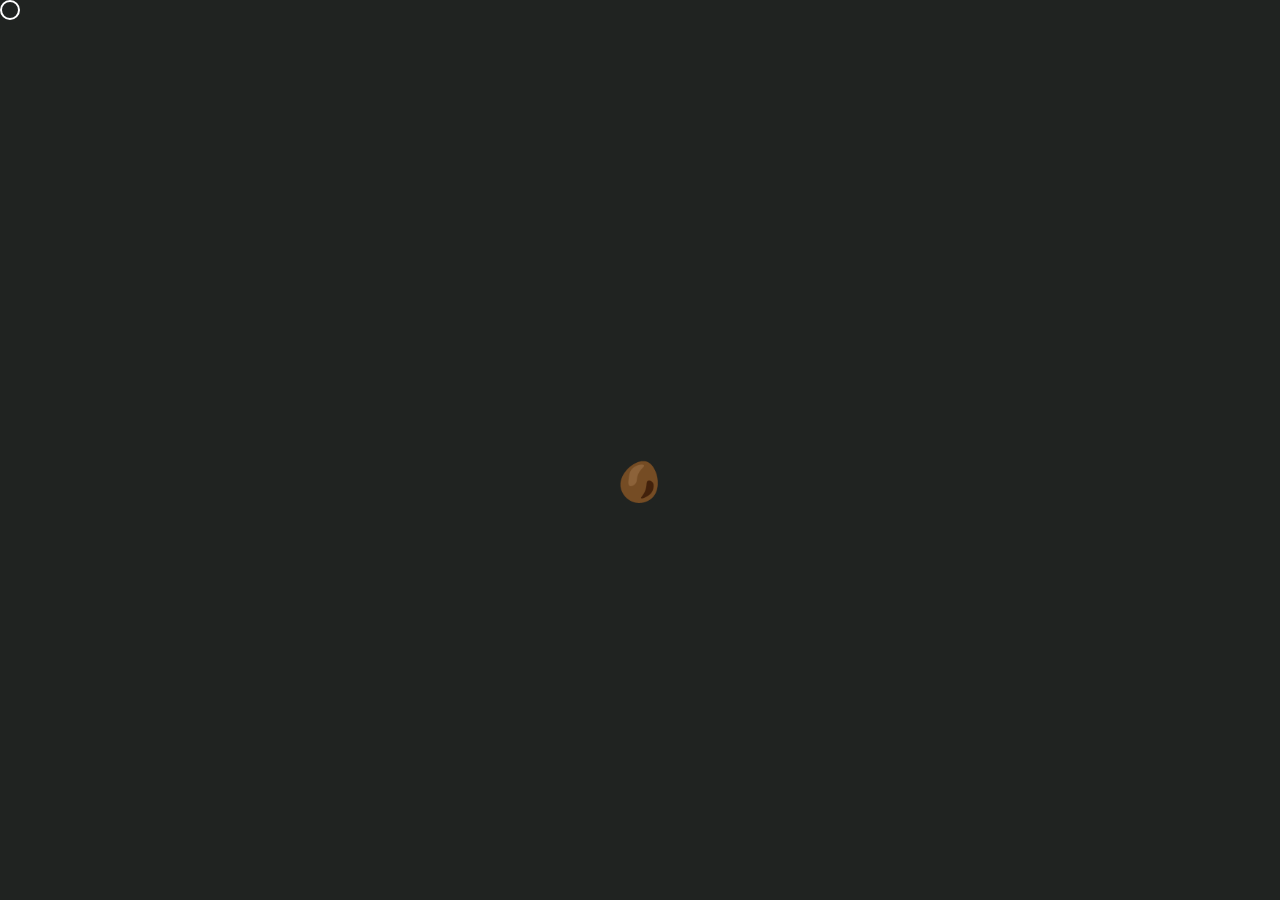
==== commit 2f787103: "firefox" ====
--- a/index.html
+++ b/index.html
@@ -85,9 +85,9 @@
 				</div>
 			</div>
 
-			<div id="landing" class="page activePage mb-5" data-red="32" data-green="35" data-blue="33">
-				<div class="pt-5 mt-5">
-					<h1 id="guacTitle" class="py-5 mt-5">güac</h1>
+			<div id="landing" class="page activePage my-5 py-5" data-red="32" data-green="35" data-blue="33">
+				<div class="py-5 my-5">
+					<h1 id="guacTitle" class="py-5 my-5">güac</h1>
 				</div>
 				
 				<div id="navbar" class="row justify-content-center mt-5">
--- a/css/style.css
+++ b/css/style.css
@@ -104,6 +104,7 @@
 	padding: 10px;
 	border-radius: 15px;
 	transition: transform 0.5s;
+	display: table;
 }
 
 .pageElement:hover{
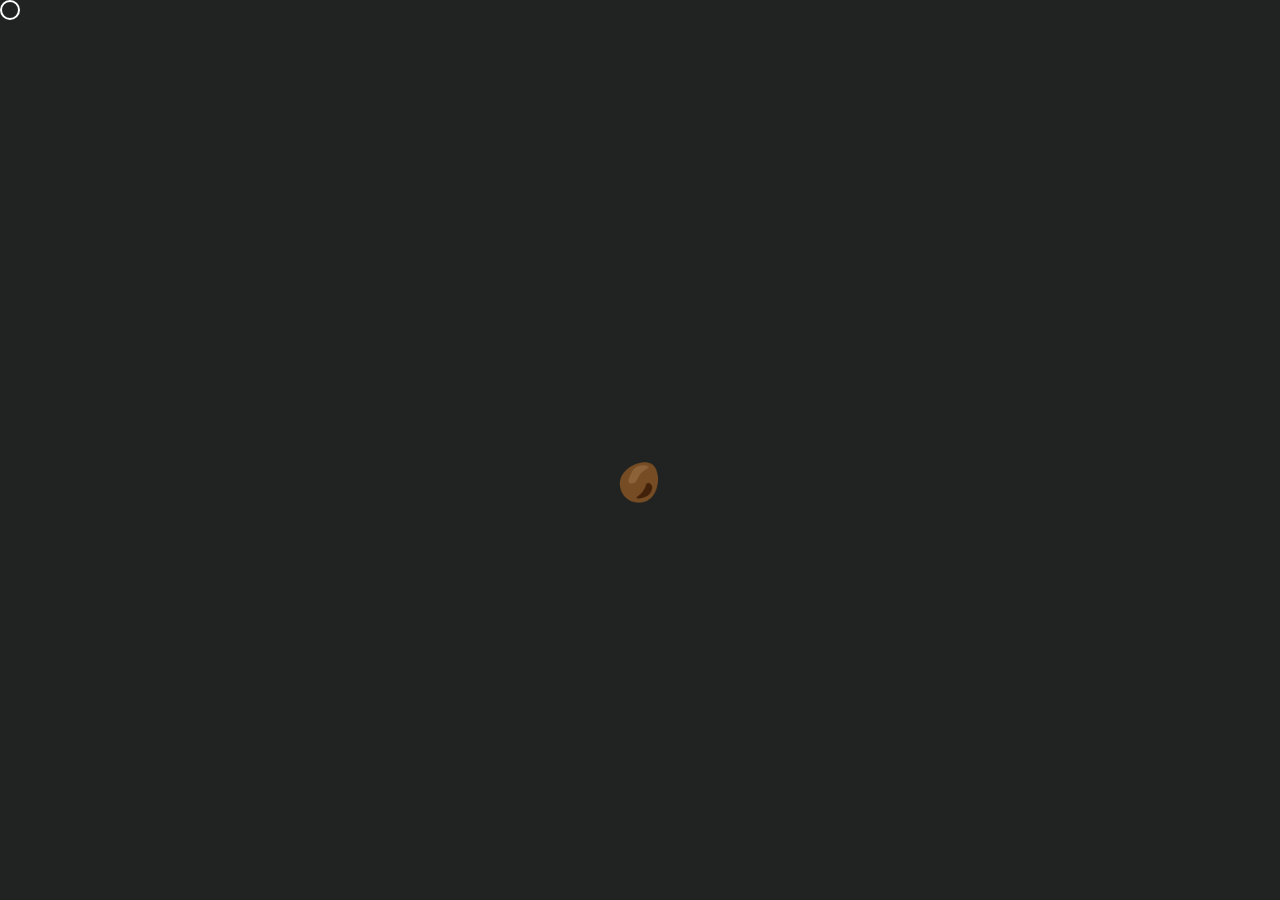
==== commit 8e738eb4: "align" ====
--- a/index.html
+++ b/index.html
@@ -176,12 +176,20 @@
 			<!-- The Straight Scoop On Ice Cream -->
 			<div id="infographic" class="page" data-red="174" data-green="215" data-blue="211">
 				<div class="foreGround leftFG">
-					<div></div>
-					<div></div>
-				</div>
-				<div class="foreGround rightFG">
-					<div></div>
-					<div></div>
+					<div>
+						<img src="media/images/infographicSide1.png"/>
+					</div>
+					<div>
+						<img src="media/images/infographicSide2.png"/>
+					</div>
+				</div>
+				<div class="foreGround rightFG">
+					<div>
+						<img src="media/images/infographicSide3.png"/>
+					</div>
+					<div>
+						<img src="media/images/infographicSide4.png"/>
+					</div>
 				</div>
 				<div class="pt-5">
 					<h1 id="infographicTitle" class="py-5">The Straight Scoop On Ice Cream</h1>
@@ -232,6 +240,9 @@
 				<div class="pt-5">
 					<h1 id="hopmanTitle" class="py-5">Hopman Brewery</h1>
 				</div>
+
+				<div id="hopmanAbout" class="hoverable pageElement">About</div>
+				<div id="hopmanTeam" class="hoverable pageElement">The Team</div>
 
 				<div id="oneFineBlonde" class="hoverable pageElement"></div>
 				<div id="smokeyOke" class="hoverable pageElement"></div>
--- a/css/style.css
+++ b/css/style.css
@@ -181,14 +181,14 @@
 	background-size: 500px 500px, 1000px 500px;
 }
 
-#split .leftFG img{
+.leftFG img{
 	position: relative;
 	top: -15%;
 	left: -15%;
 	height: 120%;
 }
 
-#split .rightFG img{
+.rightFG img{
 	position: relative;
 	float: right;
 	top: -15%;
@@ -210,29 +210,23 @@
 	color: #f9f9f9;
 	font-family: GeoSans;
 	background-color: #3e7089;
-}
-
-
-#splitAbout
-{
-	position: relative;
-	top: 6%;
-	left: 29%;
+	position: relative;
+}
+
+
+#splitAbout {
+	left: 17%;
 }
 
 
 #splitTeam
 {
-	position: relative;
-	top: -10%;
-	left: 64%;
+	left: 70%;
 }
 
 
 #splitGallery
 {
-	position: relative;
-	top: 32%;
 	left: 13%;
 }
 
@@ -259,37 +253,35 @@
 {
 	color: #cccccc;
 	font-family: Lapidary;	
-	background-color: #3e7089;
+	background-color: #080217;
+	position: relative;
 }
 
 
 #friendCircleAbout
 {
-	position: relative;
-	top: 50%;
 	left: 17%;
 }
 
 
 #friendCircleTrailer
 {
-	position: relative;
-	top: 45%;
 	left: 73%;
 }
 
 
 #friendCircleTeam
 {
-	position: relative;
-	left: 20%;
-	top: -10%;
+	left: 15%;
 }
 
 
 /* infographic */
 #infographic{
-
+	background-image: url('../media/images/splitMiddle.png'), url('../media/images/splitMiddleBack.png');
+	background-repeat: no-repeat, no-repeat;
+	background-position: 50% 75%, 50% 75%;
+	background-size: 500px 500px, 1000px 500px;
 }
 
 #infographicTitle
@@ -298,6 +290,8 @@
 	font-family: DKLemonYellowSun;
 	font-size: 5em;
 	text-align: center;
+	width: 60%;
+	margin: auto;
 }
 
 
@@ -305,23 +299,21 @@
 {
 	color: #1f2521;
 	font-family: DKLemonYellowSun;
-	background-color: #3e7089;
+	background-color: #6d9693;
+	position: relative;
+	color: white;
 }
 
 
 #infographicAbout
 {
-	position: relative;
-	top: 20%;
 	left: 12%;
 }
 
 
 #infographicTeam
 {
-	position: relative;
-	top: 10%;
-	left: 70%;
+	left: 75%;
 }
 
 
@@ -330,7 +322,10 @@
 /* heaven */
 #heaven
 {
-	
+	background-image: url('../media/images/splitMiddle.png'), url('../media/images/splitMiddleBack.png');
+	background-repeat: no-repeat, no-repeat;
+	background-position: 50% 75%, 50% 75%;
+	background-size: 250px 250px, 500px 250px;
 }
 
 
@@ -348,20 +343,19 @@
 {
 	color: #fcfcfb;
 	font-family: Arial;
-	background-color: #3e7089;
+	background-color: #a96164;
+	position: relative;
 }
 
 
 #heavenAbout
 {
-	position: relative;
 	top: 40%;
 	left: 7%
 }
 
 #heavenTeam
 {
-	position: relative;
 	top: 21.5%;
 	left: 63%
 }
@@ -370,7 +364,10 @@
 /* mama */
 #mama
 {
-	
+	background-image: url('../media/images/splitMiddle.png'), url('../media/images/splitMiddleBack.png');
+	background-repeat: no-repeat, no-repeat;
+	background-position: 50% 75%, 50% 75%;
+	background-size: 250px 250px, 500px 250px;
 }
 
 
@@ -388,20 +385,19 @@
 {
 	color: #fcfcfb;
 	font-family: Sardonyx;
-	background-color: #3e7089;
+	background-color: #6d2c2e;
+	position: relative;
 }
 
 
 #mamaAbout
 {
-	position: relative;
 	top: 35.5%;
 	left: 7%
 }
 
 #mamaTeam
 {
-	position: relative;
 	top: 16.5%;
 	left: 75%
 }
@@ -409,7 +405,10 @@
 
 /* hopman brewery */
 #hopman{
-	
+	background-image: url('../media/images/splitMiddle.png'), url('../media/images/splitMiddleBack.png');
+	background-repeat: no-repeat, no-repeat;
+	background-position: 50% 75%, 50% 75%;
+	background-size: 500px 500px, 1000px 500px;
 }
 
 
@@ -419,6 +418,26 @@
 	font-family: GeoSans;
 	font-size: 80px;
 	text-align: center;
+	position: relative;
+}
+
+#hopmanAbout, #hopmanTeam
+{
+	color: #fcfcfb;
+	font-family: GeoSans;
+	background-color: #93ad59;
+	position: relative;
+}
+
+#hopmanAbout
+{
+	left: 12%;
+}
+
+
+#hopmanTeam
+{
+	left: 70%;
 }
 
 
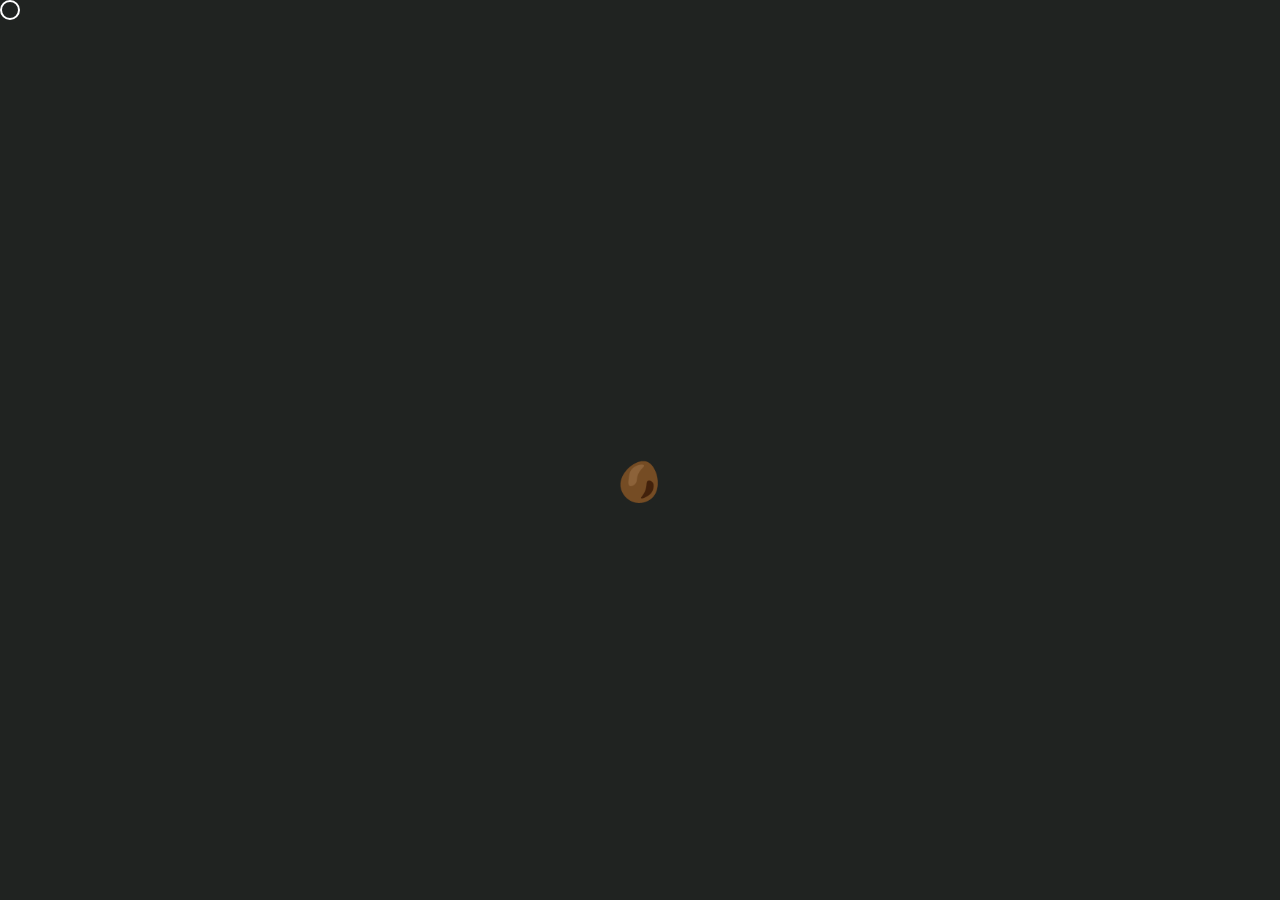
==== commit 580bb666: "assets" ====
--- a/index.html
+++ b/index.html
@@ -230,12 +230,20 @@
 			<!-- Hopman Brewery -->
 			<div id="hopman" class="page" data-red="230" data-green="247" data-blue="202">
 				<div class="foreGround leftFG">
-					<div></div>
-					<div></div>
-				</div>
-				<div class="foreGround rightFG">
-					<div></div>
-					<div></div>
+					<div>
+						<img src="media/images/hopmanSide1.png"/>
+					</div>
+					<div>
+						<img src="media/images/hopmanSide2.png"/>
+					</div>
+				</div>
+				<div class="foreGround rightFG">
+					<div>
+						<img src="media/images/hopmanSide3.png"/>
+					</div>
+					<div>
+						<img src="media/images/hopmanSide4.png"/>
+					</div>
 				</div>
 				<div class="pt-5">
 					<h1 id="hopmanTitle" class="py-5">Hopman Brewery</h1>
--- a/css/style.css
+++ b/css/style.css
@@ -278,7 +278,7 @@
 
 /* infographic */
 #infographic{
-	background-image: url('../media/images/splitMiddle.png'), url('../media/images/splitMiddleBack.png');
+	background-image: url('../media/images/infographicMiddle.png'), url('../media/images/infographicMiddleBack.png');
 	background-repeat: no-repeat, no-repeat;
 	background-position: 50% 75%, 50% 75%;
 	background-size: 500px 500px, 1000px 500px;
@@ -322,10 +322,11 @@
 /* heaven */
 #heaven
 {
-	background-image: url('../media/images/splitMiddle.png'), url('../media/images/splitMiddleBack.png');
+	background-image: url('../media/images/heavenMiddle.png'), url('../media/images/heavenMiddleBack.png');
 	background-repeat: no-repeat, no-repeat;
 	background-position: 50% 75%, 50% 75%;
-	background-size: 250px 250px, 500px 250px;
+	background-size: 400px 400px, 400px 400px;
+	height: 600px;
 }
 
 
@@ -364,10 +365,11 @@
 /* mama */
 #mama
 {
-	background-image: url('../media/images/splitMiddle.png'), url('../media/images/splitMiddleBack.png');
+	background-image: url('../media/images/mamaMiddle.png'), url('../media/images/splitMiddleBack.png');
 	background-repeat: no-repeat, no-repeat;
 	background-position: 50% 75%, 50% 75%;
-	background-size: 250px 250px, 500px 250px;
+	background-size: 400px 400px, 400px 400px;
+	height: 600px;
 }
 
 
@@ -405,10 +407,11 @@
 
 /* hopman brewery */
 #hopman{
-	background-image: url('../media/images/splitMiddle.png'), url('../media/images/splitMiddleBack.png');
+	background-image: url('../media/images/hopmanMiddle.png'), url('../media/images/splitMiddleBack.png');
 	background-repeat: no-repeat, no-repeat;
-	background-position: 50% 75%, 50% 75%;
+	background-position: 50% 100%, 50% 100%;
 	background-size: 500px 500px, 1000px 500px;
+	height: 700px;
 }
 
 
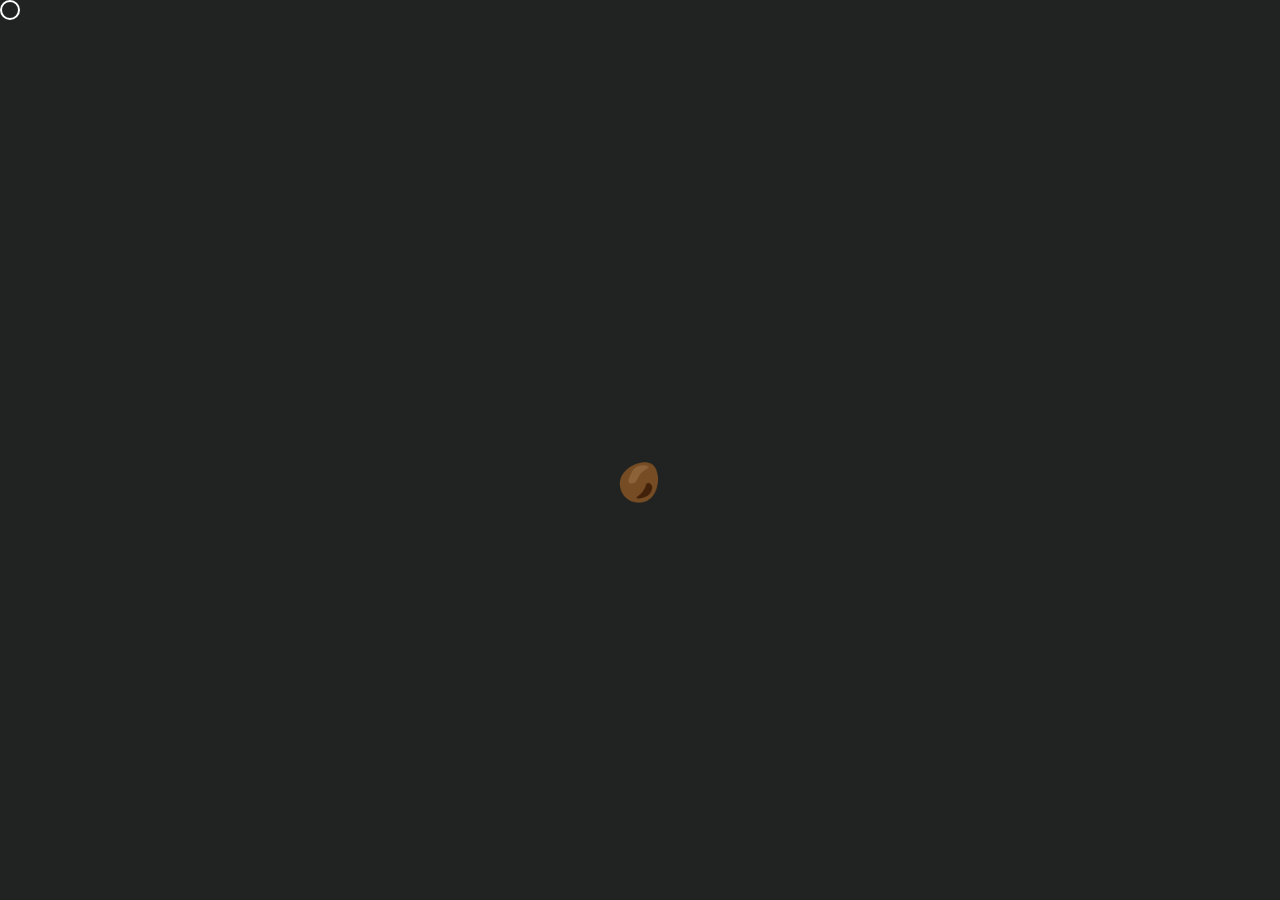
==== commit 9f721ece: "assets" ====
--- a/index.html
+++ b/index.html
@@ -156,12 +156,20 @@
 			<!-- The Friend Circle -->
 			<div id="friendCircle" class="page" data-red="11" data-green="0" data-blue="34">
 				<div class="foreGround leftFG">
-					<div></div>
-					<div></div>
-				</div>
-				<div class="foreGround rightFG">
-					<div></div>
-					<div></div>
+					<div>
+						<img src="media/images/friendCircleSide1.png"/>
+					</div>
+					<div>
+						<img src="media/images/friendCircleSide2.png"/>
+					</div>
+				</div>
+				<div class="foreGround rightFG">
+					<div>
+						<img src="media/images/friendCircleSide3.png"/>
+					</div>
+					<div>
+						<img src="media/images/friendCircleSide4.png"/>
+					</div>
 				</div>
 				<div class="pt-5">
 					<h1 id="friendCircleTitle" class="py-5">The Friend Circle</h1>
@@ -202,7 +210,22 @@
 
 
 			<div id="lyricVideos" class="page row" data-red="232" data-green="170" data-blue="181">
-
+				<div class="foreGround leftFG">
+					<div>
+						<img src="media/images/lyricVideosSide1.png"/>
+					</div>
+					<div>
+						<img src="media/images/lyricVideosSide2.png"/>
+					</div>
+				</div>
+				<div class="foreGround rightFG">
+					<div>
+						<img src="media/images/lyricVideosSide3.png"/>
+					</div>
+					<div>
+						<img src="media/images/lyricVideosSide4.png"/>
+					</div>
+				</div>
 				<!-- HEAVEN -->
 				<div id="heaven" class="col-6">
 					<div class="pt-5">
@@ -228,7 +251,7 @@
 
 
 			<!-- Hopman Brewery -->
-			<div id="hopman" class="page" data-red="230" data-green="247" data-blue="202">
+			<div id="hopman" class="page" data-red="166" data-green="195" data-blue="136">
 				<div class="foreGround leftFG">
 					<div>
 						<img src="media/images/hopmanSide1.png"/>
--- a/css/style.css
+++ b/css/style.css
@@ -158,6 +158,10 @@
 /* landing page */
 #landing{
 	height: 100%;
+	background-image: url('../media/images/logo.png');
+	background-repeat: no-repeat;
+	background-position: 20% 50%;
+	background-size: 250px 250px;
 }
 
 
@@ -233,7 +237,7 @@
 
 /* the friend circle */
 #friendCircle{
-	background-image: url('../media/images/splitMiddle.png'), url('../media/images/splitMiddleBack.png');
+	background-image: url('../media/images/friendCircleMiddle.png'), url('../media/images/friendCircleMiddleBack.gif');
 	background-repeat: no-repeat, no-repeat;
 	background-position: 50% 75%, 50% 75%;
 	background-size: 500px 500px, 1000px 500px;
@@ -365,7 +369,7 @@
 /* mama */
 #mama
 {
-	background-image: url('../media/images/mamaMiddle.png'), url('../media/images/splitMiddleBack.png');
+	background-image: url('../media/images/mamaMiddle.png'), url('../media/images/mamaMiddleBack.png');
 	background-repeat: no-repeat, no-repeat;
 	background-position: 50% 75%, 50% 75%;
 	background-size: 400px 400px, 400px 400px;
@@ -407,7 +411,7 @@
 
 /* hopman brewery */
 #hopman{
-	background-image: url('../media/images/hopmanMiddle.png'), url('../media/images/splitMiddleBack.png');
+	background-image: url('../media/images/hopmanMiddle.png'), url('../media/images/hopmanMiddleBack.png');
 	background-repeat: no-repeat, no-repeat;
 	background-position: 50% 100%, 50% 100%;
 	background-size: 500px 500px, 1000px 500px;
